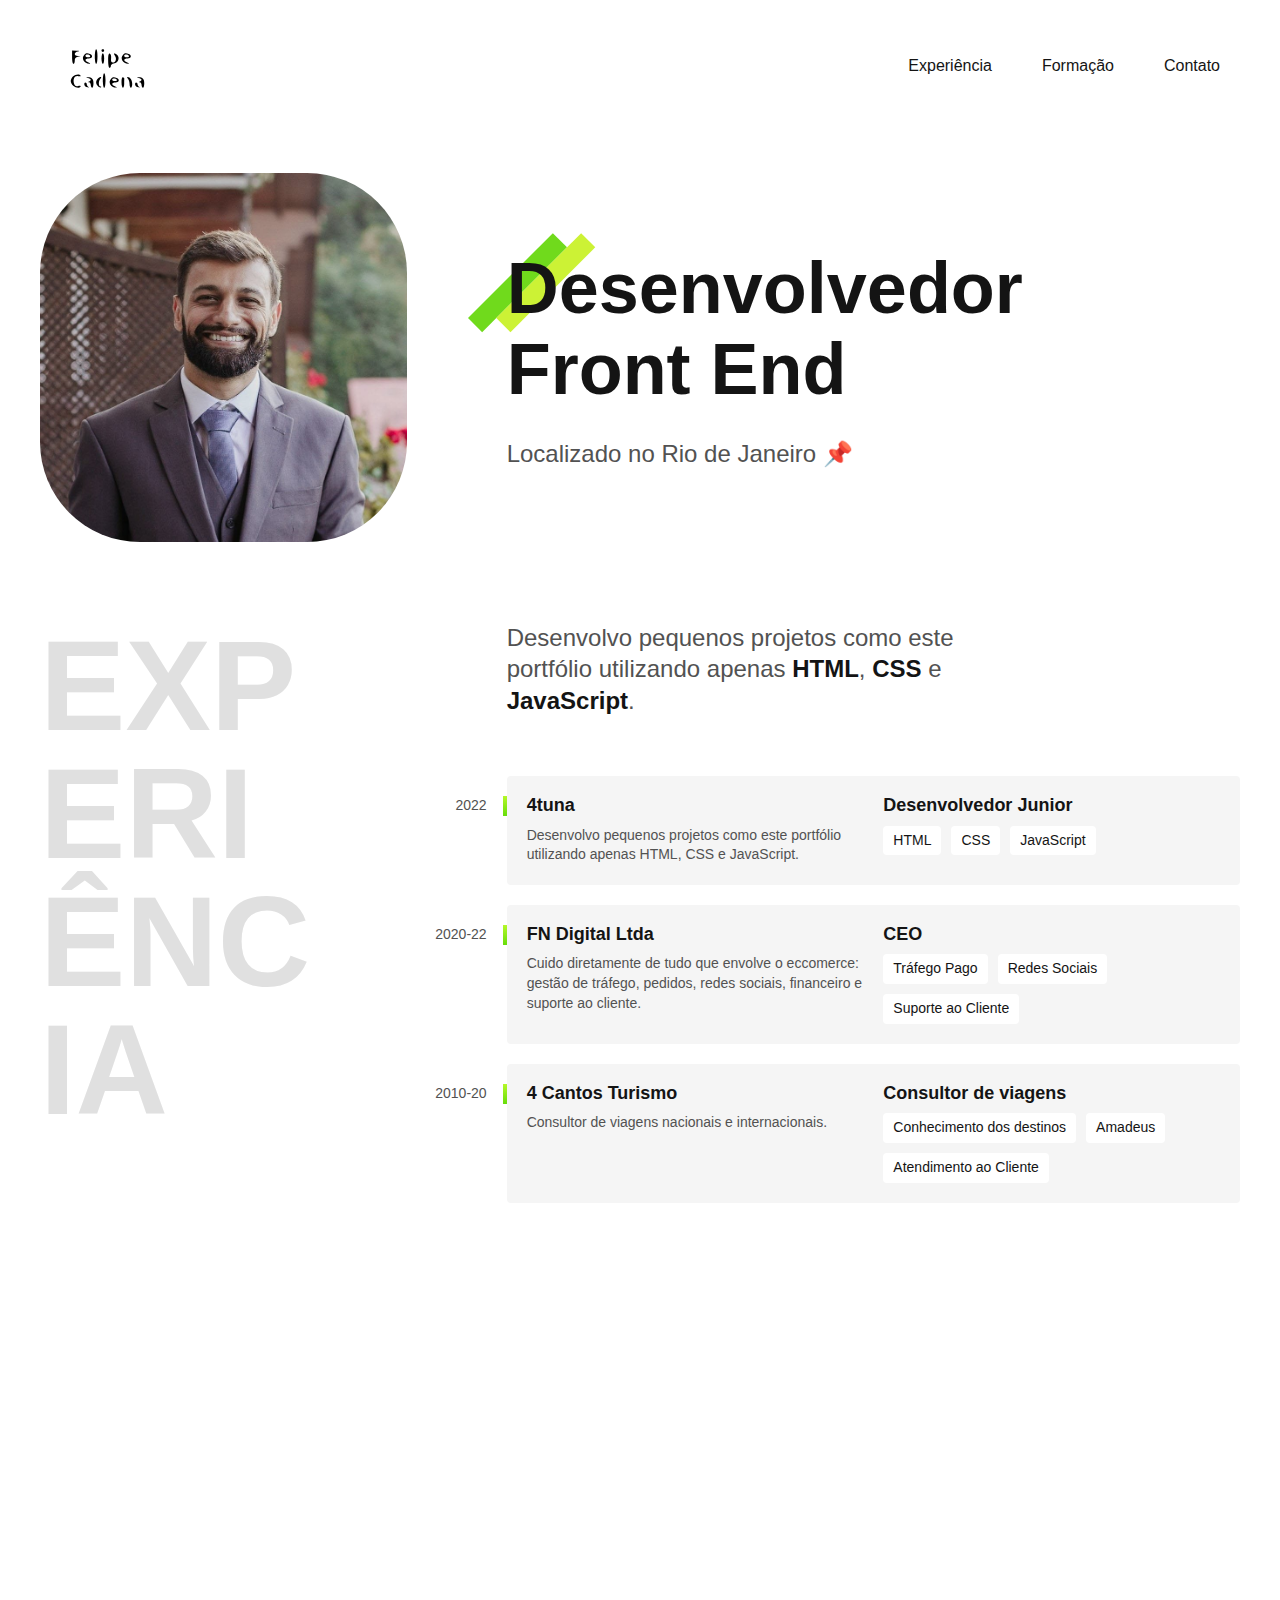
==== index.html @ 721411ed "atualizações" ====
<!DOCTYPE html>
<html lang="pt-br">

<head>
  <meta charset="UTF-8">
  <meta http-equiv="X-UA-Compatible" content="IE=edge">
  <meta name="viewport" content="width=device-width, initial-scale=1.0">
  <title>Felipe Cadena - Desenvolvedor Front End</title>
  <link rel="stylesheet" href="css/style.css">
</head>

<body>
  <header class="header">
    <img src="img/logo.svg" alt="Logo">
    <nav>
      <ul class="header-menu">
        <li><a href="#experiencia">Experiência</a></li>
        <li><a href="#formacao">Formação</a></li>
        <li><a href="#contato">Contato</a></li>
      </ul>
    </nav>
  </header>

  <main class="container introducao">
    <img src="img/perfil-0.jpg" alt="Felipe Cadena">
    <div>
      <h1>Desenvolvedor <br> Front End</h1>
      <p>Localizado no Rio de Janeiro 📌</p>
    </div>
  </main>

  <section class="container experiencia" id="experiencia" aria-label="Experiência">
    <h2 class="subtitulo">Experiência</h2>    
    <div>
      <p class="experiencia-texto">Desenvolvo pequenos projetos como este portfólio utilizando apenas <strong>HTML</strong>, <strong>CSS</strong> e <strong>JavaScript</strong>.</p>

      <div class="empresa">
        <span class="empresa-ano">2022</span>
        <h3 class="empresa-titulo"><a href="https://4tuna.com.br/" target="_blank">4tuna</a></h3>
        <span class="empresa-titulo">Desenvolvedor Junior</span>
        <p class="empresa-texto">Desenvolvo pequenos projetos como este portfólio utilizando apenas HTML, CSS e JavaScript.</p>
        <ul class="empresa-habilidades">
          <li>HTML</li>
          <li>CSS</li>
          <li>JavaScript</li>
        </ul>
      </div>

        <div class="empresa">
          <span class="empresa-ano">2020-22</span>
          <h3 class="empresa-titulo"><a href="https://www.pequenospensantes.com.br/" target="_blank">FN Digital Ltda</a></h3>
          <span class="empresa-titulo">CEO</span>
          <p class="empresa-texto">Cuido diretamente de tudo que envolve o eccomerce: gestão de tráfego, pedidos, redes sociais, financeiro e suporte ao cliente.</p>
          <ul class="empresa-habilidades">
            <li>Tráfego Pago</li>
            <li>Redes Sociais</li>
            <li>Suporte ao Cliente</li>
          </ul>
        </div>

        <div class="empresa">
          <span class="empresa-ano">2010-20</span>
          <h3 class="empresa-titulo"><a href="https://4cantosturismo.com.br/" target="_blank">4 Cantos Turismo</a></h3>
          <span class="empresa-titulo">Consultor de viagens</span>
          <p class="empresa-texto">Consultor de viagens nacionais e internacionais.</p>
          <ul class="empresa-habilidades">
            <li>Conhecimento dos destinos</li>
            <li>Amadeus</li>
            <li>Atendimento ao Cliente</li>
          </ul>
        </div>
    </div>

  </section>

</body>

</html>
---- css/style.css ----
@import "global.css";
@import "header.css";
@import "introducao.css";
@import "experiencia.css";
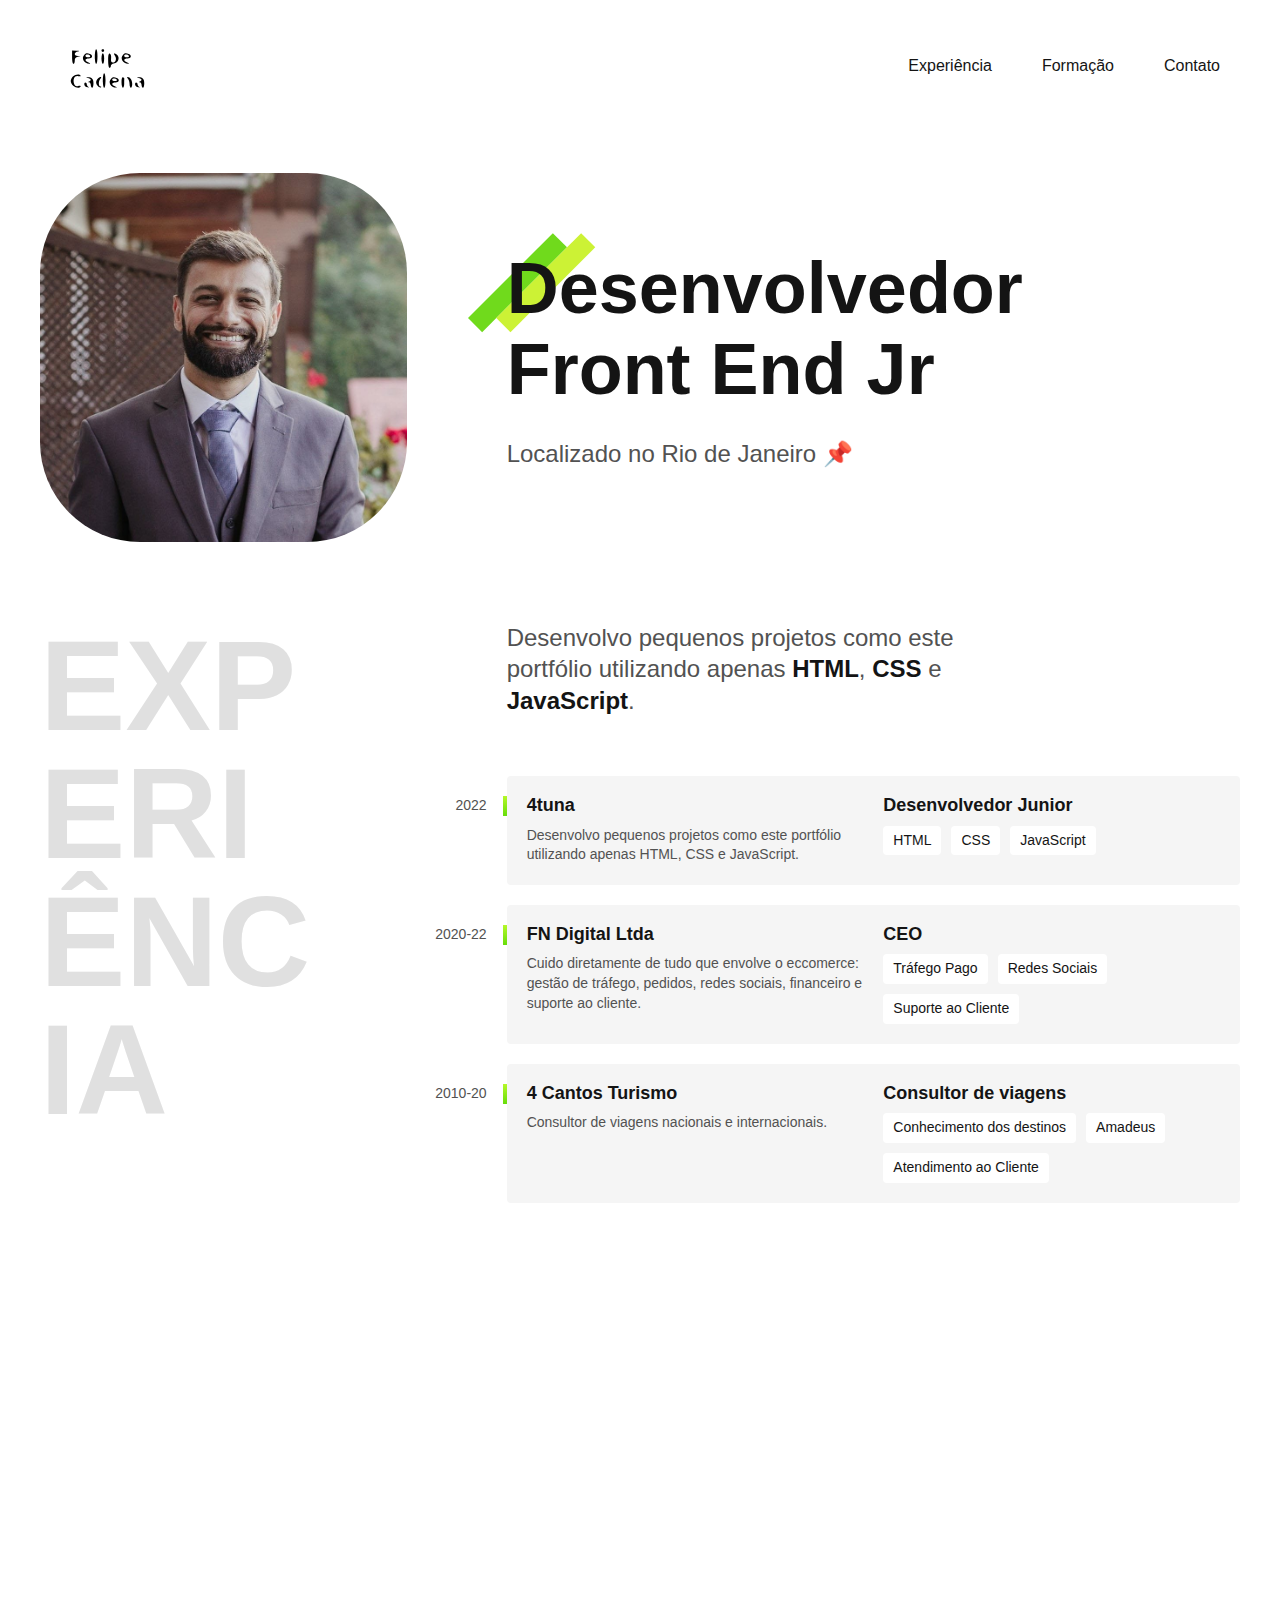
==== commit 0de4995b: "atualizações" ====
--- a/index.html
+++ b/index.html
@@ -24,7 +24,7 @@
   <main class="container introducao">
     <img src="img/perfil-0.jpg" alt="Felipe Cadena">
     <div>
-      <h1>Desenvolvedor <br> Front End</h1>
+      <h1>Desenvolvedor <br> Front End Jr</h1>
       <p>Localizado no Rio de Janeiro 📌</p>
     </div>
   </main>
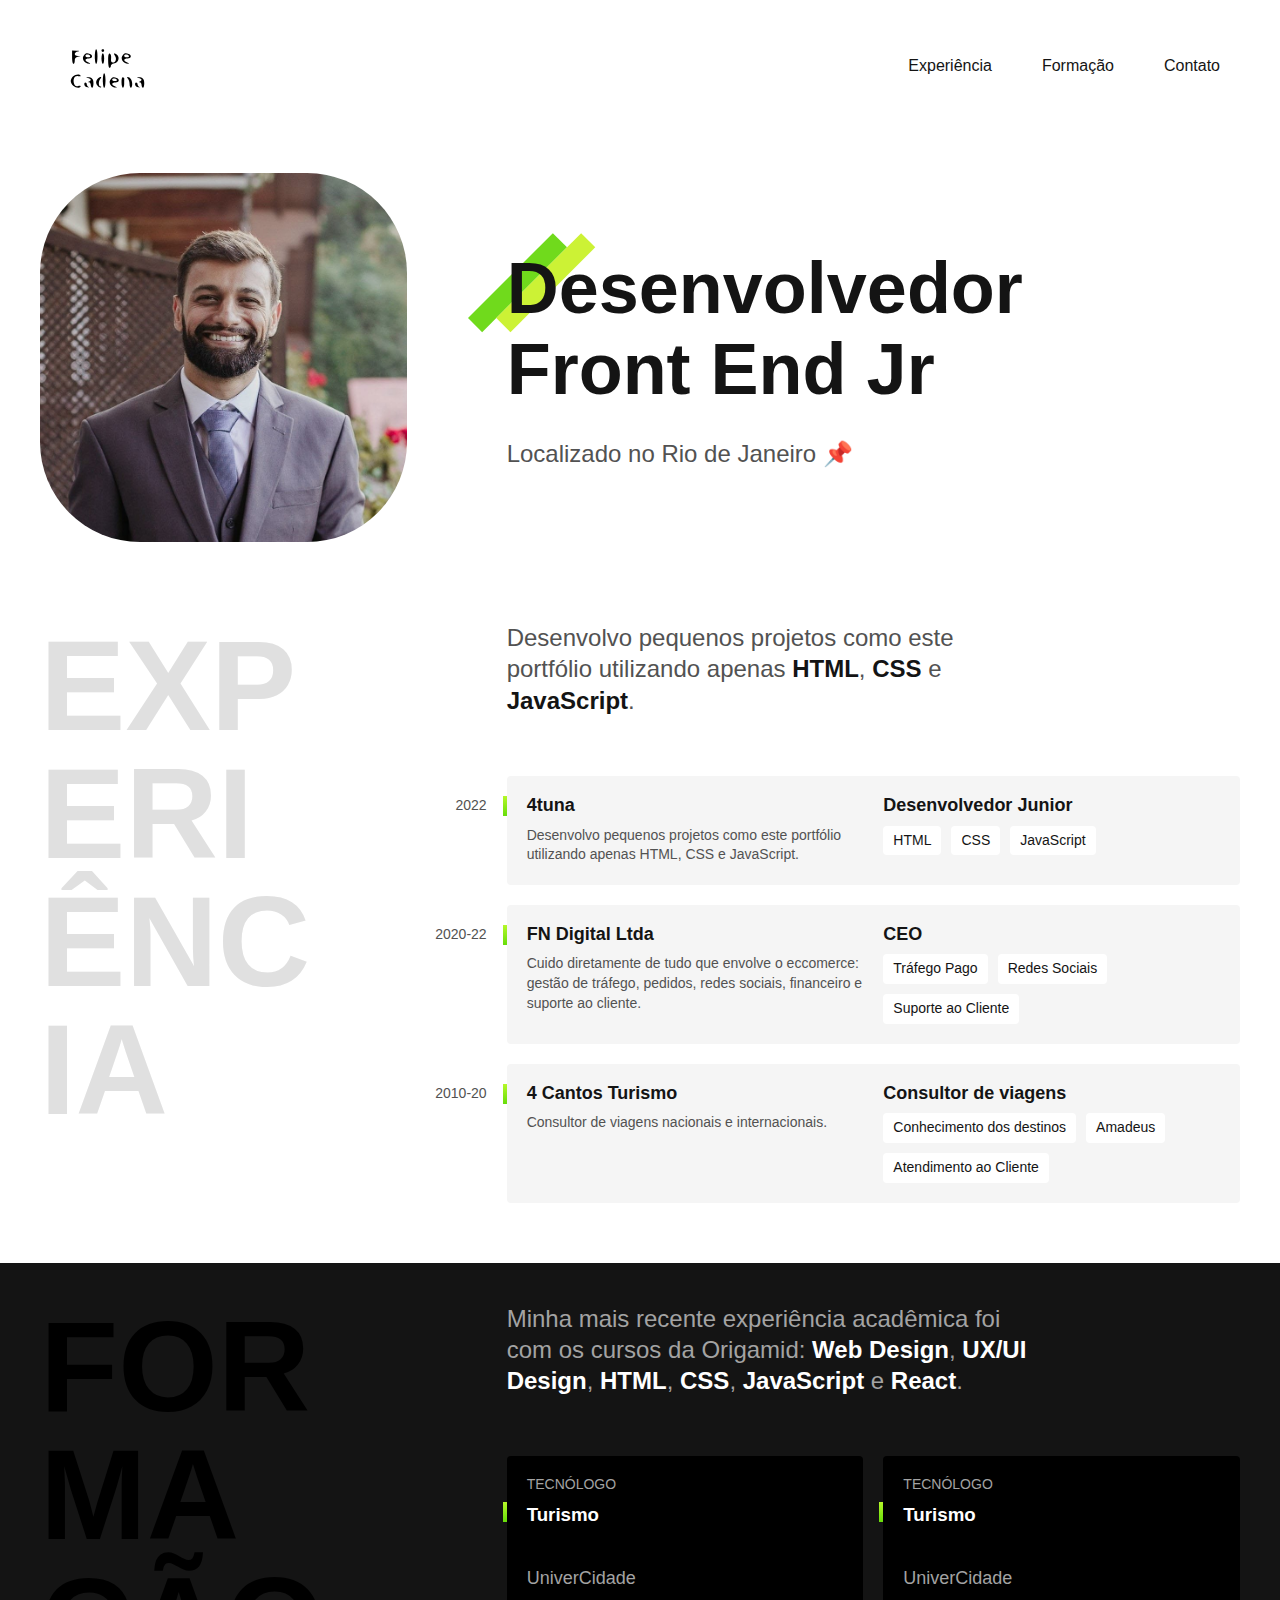
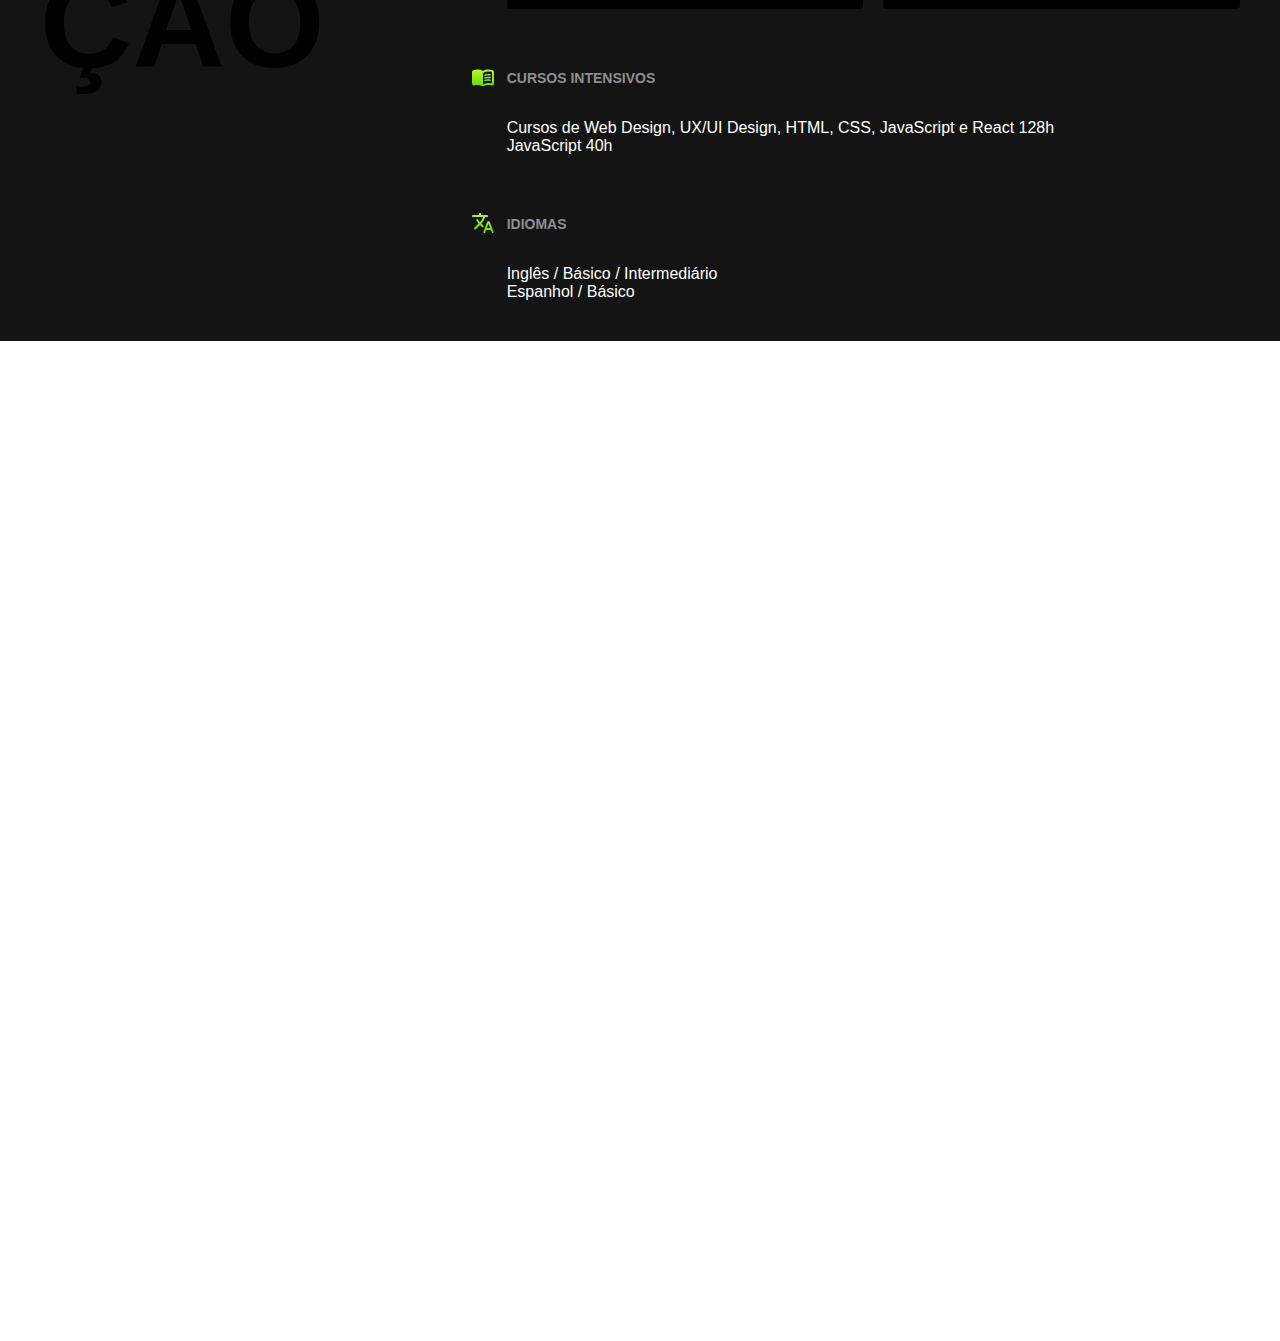
==== commit dacfa903: "atualizações" ====
--- a/index.html
+++ b/index.html
@@ -70,9 +70,46 @@
           </ul>
         </div>
     </div>
-
   </section>
 
+  <section class="formacao" id="formacao" aria-label="Formação">
+    <div class="formacao-container">
+      <h2 class="subtitulo">Formação</h2>
+      <div>
+        <p class="formacao-texto">
+          Minha mais recente experiência acadêmica foi com os cursos da Origamid: <strong>Web Design</strong>, <strong>UX/UI Design</strong>, <strong>HTML</strong>, <strong>CSS</strong>, <strong>JavaScript</strong> e <strong>React</strong>.
+        </p>
+        <ul class="faculdade-lista">
+          <li class="faculdade">
+            <span class="faculdade-tipo">Tecnólogo</span>
+            <h3 class="faculdade-curso">Turismo</h3>
+            <span class="faculdade-instituicao">UniverCidade</span>
+          </li>
+          <li class="faculdade">
+            <span class="faculdade-tipo">Tecnólogo</span>
+            <h3 class="faculdade-curso">Turismo</h3>
+            <span class="faculdade-instituicao">UniverCidade</span>
+          </li>
+        </ul>
+          <div class="formacao-extra">
+            <div class="cursos">
+              <h3>Cursos Intensivos</h3>
+              <ul>
+                <li>Cursos de Web Design, UX/UI Design, HTML, CSS, JavaScript e React <span>128h</span></li>
+                <li>JavaScript <span>40h</span></li>
+              </ul>
+            </div>
+            <div class="idiomas">
+              <h3>Idiomas</h3>
+              <ul>
+                <li>Inglês<span> / Básico / Intermediário</span></li>
+                <li>Espanhol<span> / Básico</span></li>
+              </ul>
+            </div>
+          </div>
+      </div>
+    </div>
+  </section>
 </body>
 
 </html>--- a/css/style.css
+++ b/css/style.css
@@ -1,4 +1,5 @@
 @import "global.css";
 @import "header.css";
 @import "introducao.css";
-@import "experiencia.css";+@import "experiencia.css";
+@import "formacao.css";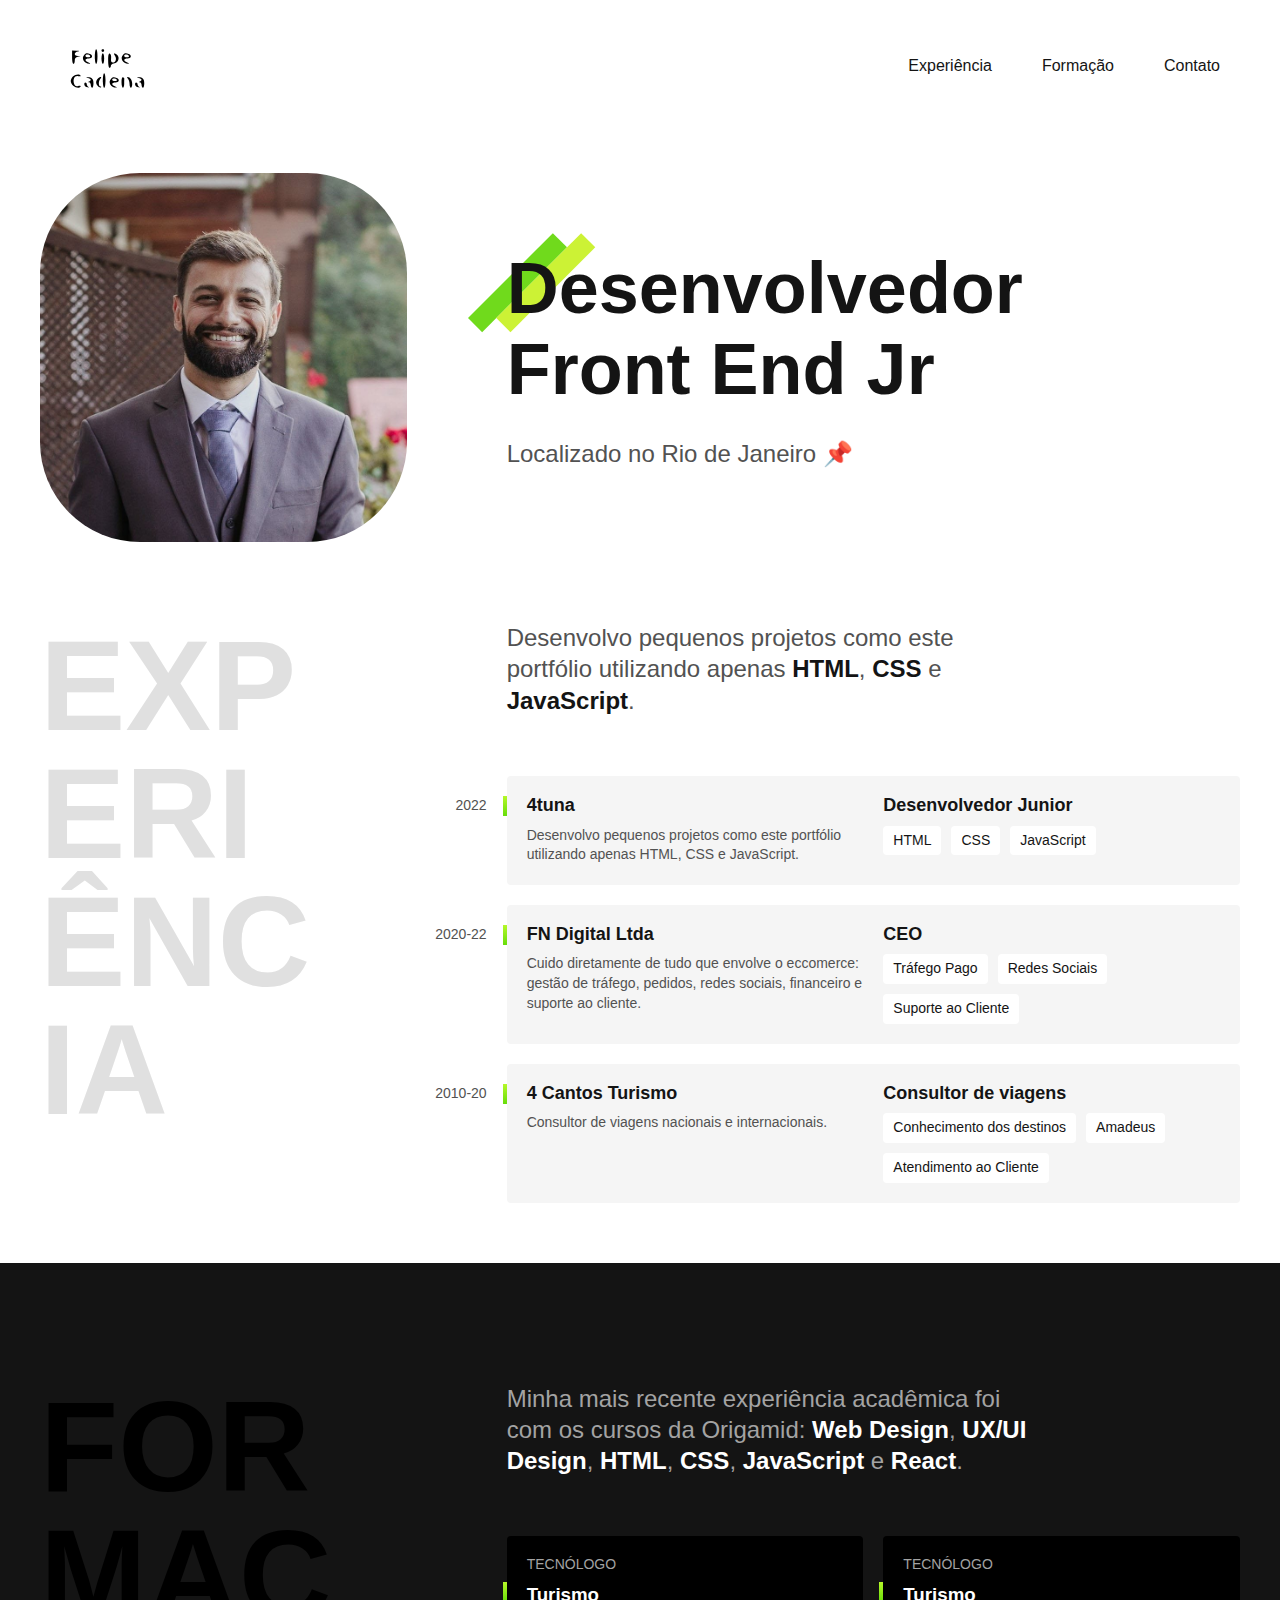
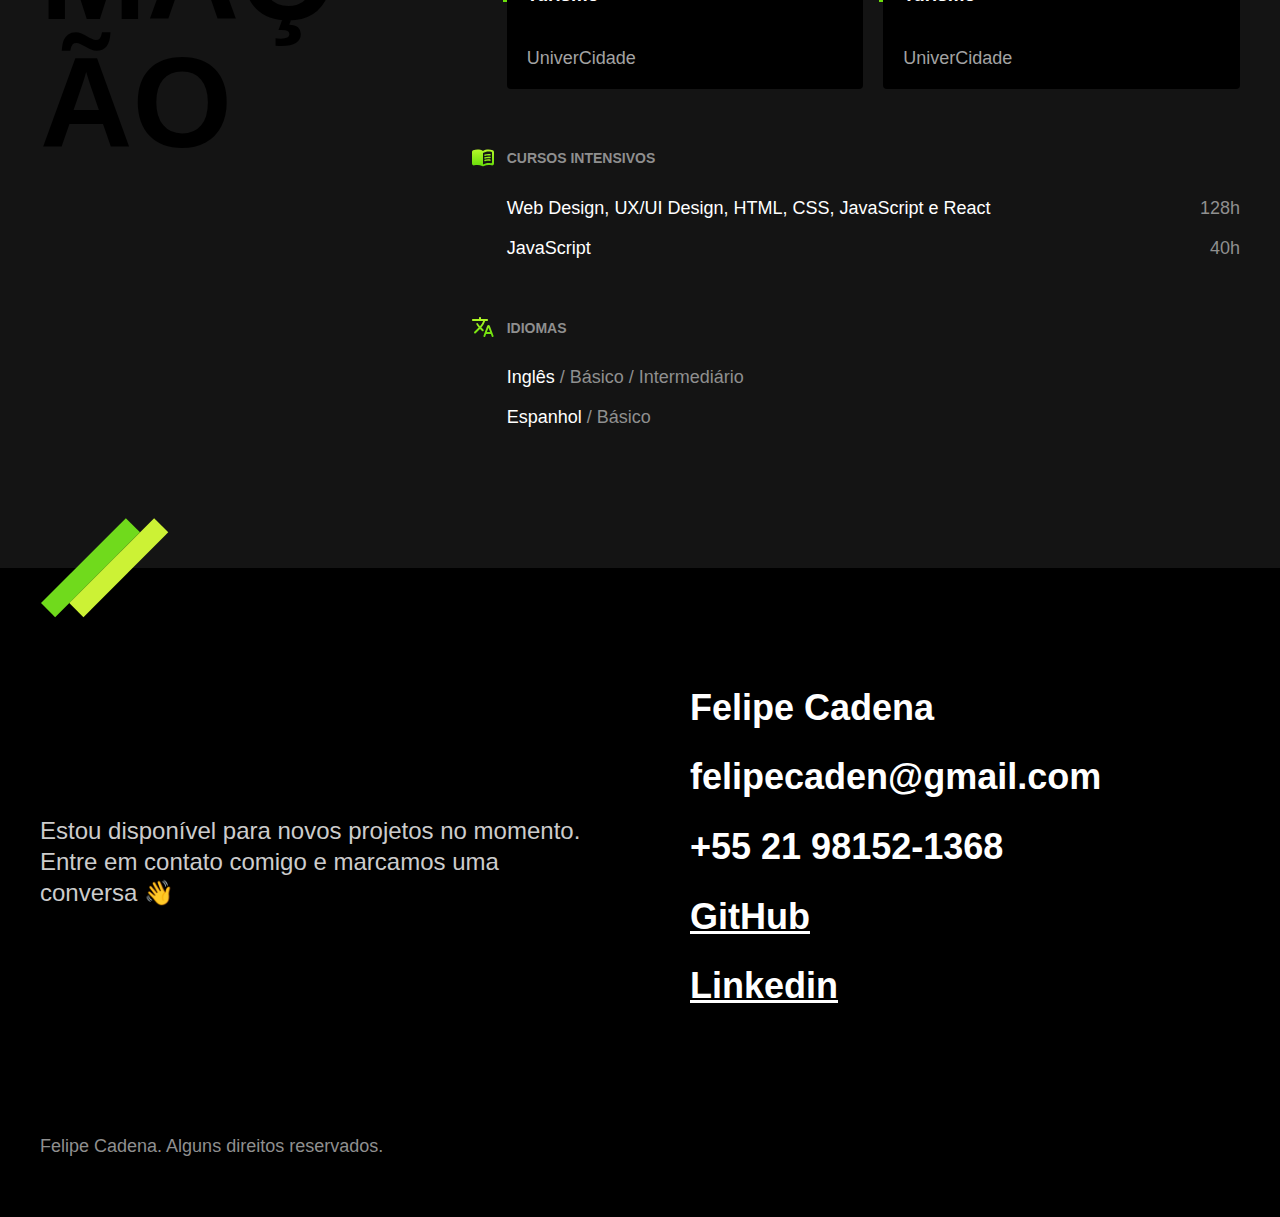
==== commit f696c6fa: "atualizações" ====
--- a/index.html
+++ b/index.html
@@ -5,6 +5,7 @@
   <meta charset="UTF-8">
   <meta http-equiv="X-UA-Compatible" content="IE=edge">
   <meta name="viewport" content="width=device-width, initial-scale=1.0">
+  <meta name="description" content="Desenvolvedor Front End Jr. Localizado no Rio de Janeiro">
   <title>Felipe Cadena - Desenvolvedor Front End</title>
   <link rel="stylesheet" href="css/style.css">
 </head>
@@ -22,7 +23,7 @@
   </header>
 
   <main class="container introducao">
-    <img src="img/perfil-0.jpg" alt="Felipe Cadena">
+    <img src="img/perfil-0.jpg" alt="Felipe Cadena" width="421px" height="424px">
     <div>
       <h1>Desenvolvedor <br> Front End Jr</h1>
       <p>Localizado no Rio de Janeiro 📌</p>
@@ -95,7 +96,7 @@
             <div class="cursos">
               <h3>Cursos Intensivos</h3>
               <ul>
-                <li>Cursos de Web Design, UX/UI Design, HTML, CSS, JavaScript e React <span>128h</span></li>
+                <li>Web Design, UX/UI Design, HTML, CSS, JavaScript e React <span>128h</span></li>
                 <li>JavaScript <span>40h</span></li>
               </ul>
             </div>
@@ -110,6 +111,19 @@
       </div>
     </div>
   </section>
+  <footer class="footer" id="contato">
+    <div class="footer-container">
+      <p class="footer-texto">Estou disponível para novos projetos no momento. Entre em contato comigo e marcamos uma conversa 👋</p>  
+      <ul class="footer-contato">
+        <li>Felipe Cadena</li>
+        <li>felipecaden@gmail.com</li>
+        <li>+55 21 98152-1368</li>
+        <li><a href="https://github.com/felipecadena" target="_blank">GitHub</li>
+        <li><a href="https://linkedin.com/in/felipe-caden" target="_blank" >Linkedin</a></li>
+      </ul>  
+      <p class="footer-copy">Felipe Cadena. Alguns direitos reservados.</p>  
+    </div>
+  </footer>
 </body>
 
 </html>--- a/css/style.css
+++ b/css/style.css
@@ -2,4 +2,5 @@
 @import "header.css";
 @import "introducao.css";
 @import "experiencia.css";
-@import "formacao.css";+@import "formacao.css";
+@import "footer.css";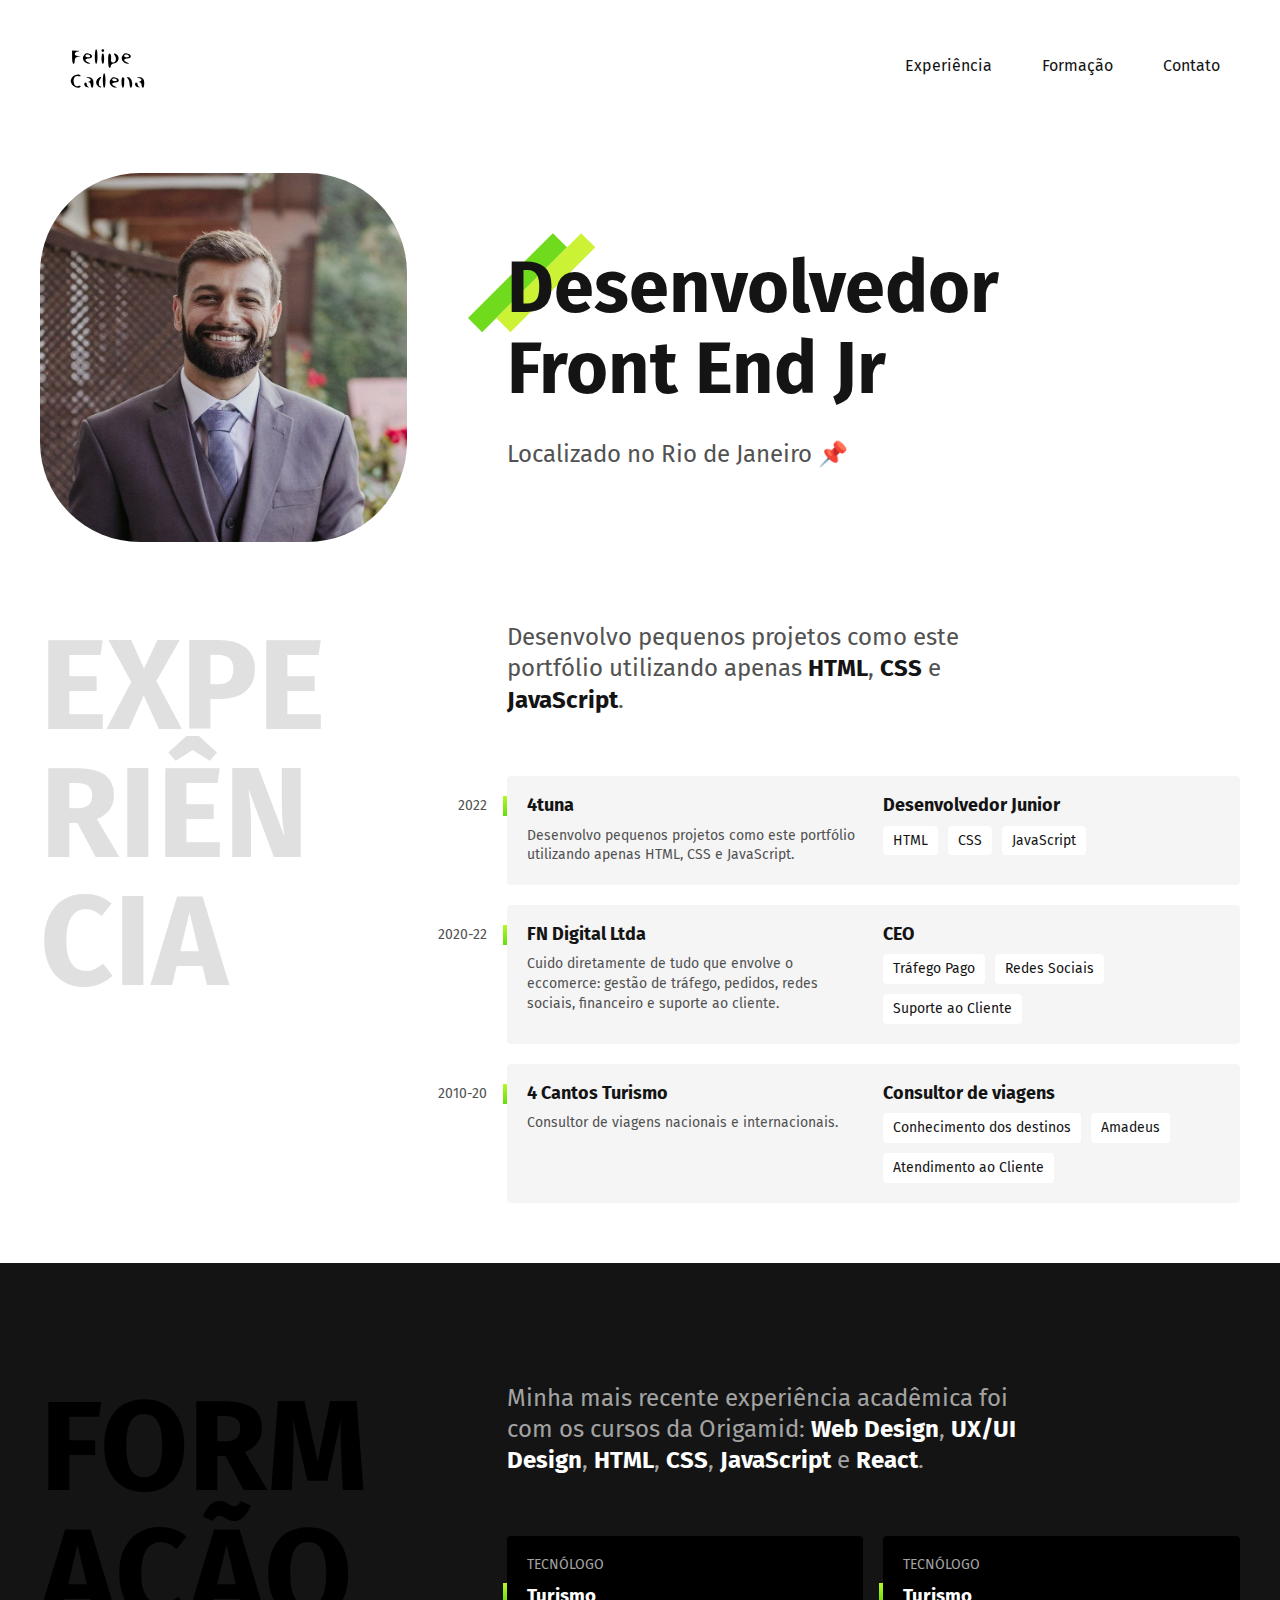
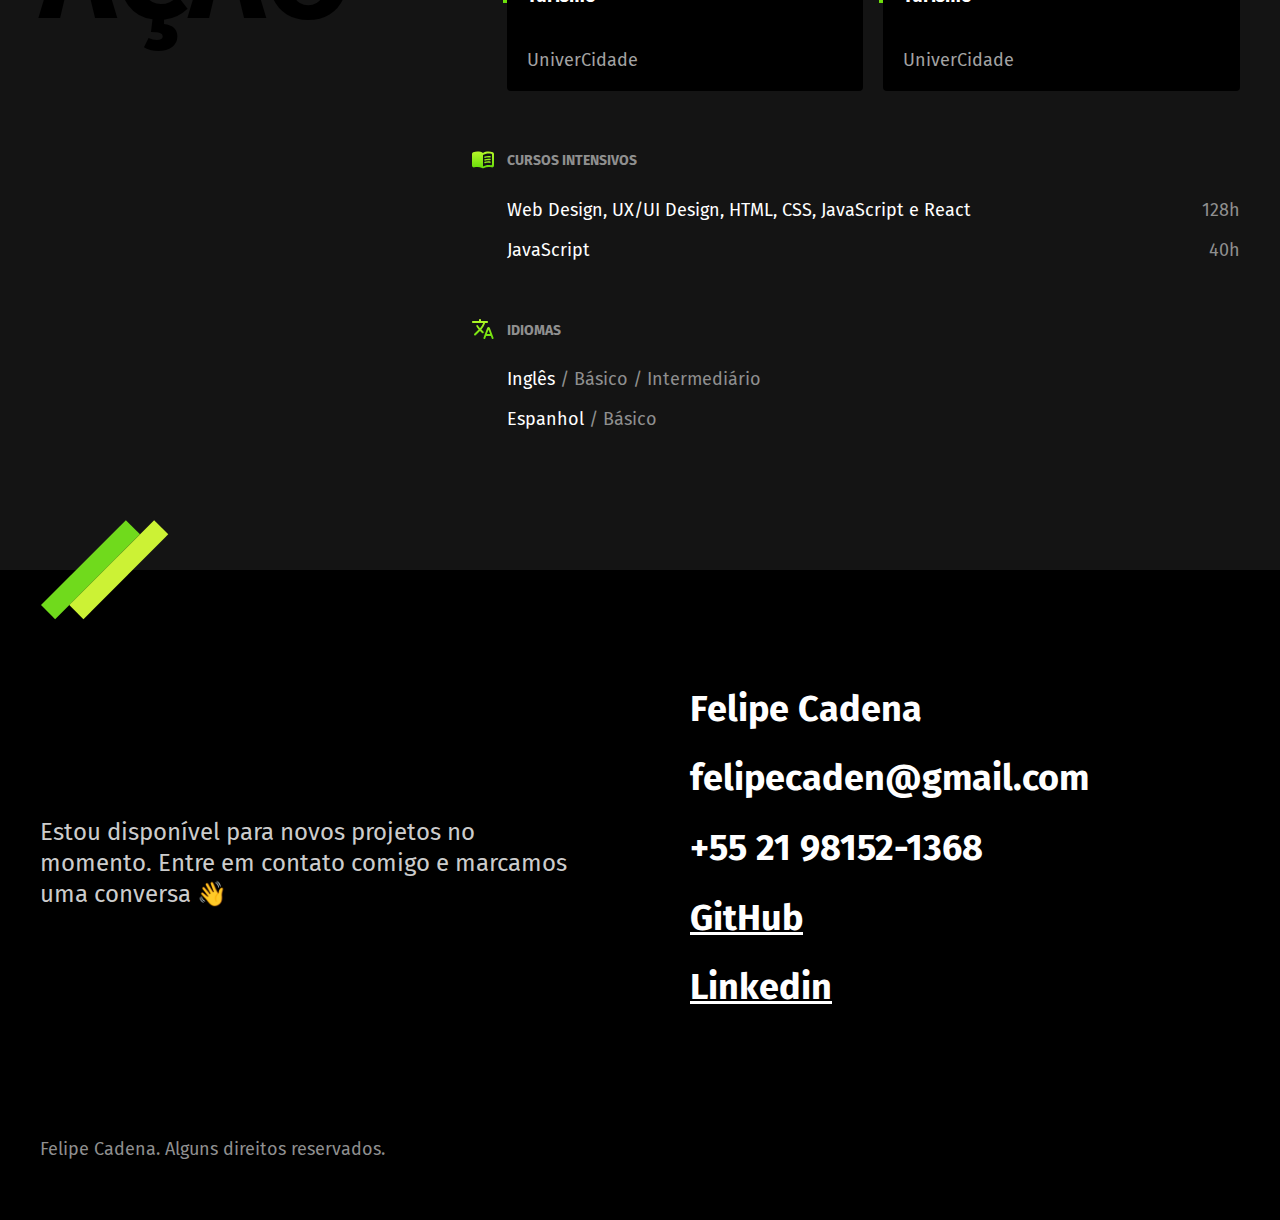
==== commit bb45811e: "add fontes" ====
--- a/index.html
+++ b/index.html
@@ -7,7 +7,13 @@
   <meta name="viewport" content="width=device-width, initial-scale=1.0">
   <meta name="description" content="Desenvolvedor Front End Jr. Localizado no Rio de Janeiro">
   <title>Felipe Cadena - Desenvolvedor Front End</title>
-  <link rel="stylesheet" href="css/style.css">
+  <link rel="stylesheet" href="css/style.min.css">
+  <link rel="icon" href="img/github.svg" type="image/svg-xml"> 
+
+  <link rel="preconnect" href="https://fonts.googleapis.com">
+<link rel="preconnect" href="https://fonts.gstatic.com" crossorigin>
+<link href="https://fonts.googleapis.com/css2?family=Fira+Sans:wght@400;700&display=swap" rel="stylesheet">
+
 </head>
 
 <body>
@@ -23,7 +29,7 @@
   </header>
 
   <main class="container introducao">
-    <img src="img/perfil-0.jpg" alt="Felipe Cadena" width="421px" height="424px">
+    <img src="img/perfil-0.jpg" alt="Felipe Cadena" width="421" height="424">
     <div>
       <h1>Desenvolvedor <br> Front End Jr</h1>
       <p>Localizado no Rio de Janeiro 📌</p>
@@ -31,7 +37,7 @@
   </main>
 
   <section class="container experiencia" id="experiencia" aria-label="Experiência">
-    <h2 class="subtitulo">Experiência</h2>    
+    <h2 class="subtitulo">Experiência</h2>
     <div>
       <p class="experiencia-texto">Desenvolvo pequenos projetos como este portfólio utilizando apenas <strong>HTML</strong>, <strong>CSS</strong> e <strong>JavaScript</strong>.</p>
 
@@ -47,29 +53,29 @@
         </ul>
       </div>
 
-        <div class="empresa">
-          <span class="empresa-ano">2020-22</span>
-          <h3 class="empresa-titulo"><a href="https://www.pequenospensantes.com.br/" target="_blank">FN Digital Ltda</a></h3>
-          <span class="empresa-titulo">CEO</span>
-          <p class="empresa-texto">Cuido diretamente de tudo que envolve o eccomerce: gestão de tráfego, pedidos, redes sociais, financeiro e suporte ao cliente.</p>
-          <ul class="empresa-habilidades">
-            <li>Tráfego Pago</li>
-            <li>Redes Sociais</li>
-            <li>Suporte ao Cliente</li>
-          </ul>
-        </div>
+      <div class="empresa">
+        <span class="empresa-ano">2020-22</span>
+        <h3 class="empresa-titulo"><a href="https://www.pequenospensantes.com.br/" target="_blank">FN Digital Ltda</a></h3>
+        <span class="empresa-titulo">CEO</span>
+        <p class="empresa-texto">Cuido diretamente de tudo que envolve o eccomerce: gestão de tráfego, pedidos, redes sociais, financeiro e suporte ao cliente.</p>
+        <ul class="empresa-habilidades">
+          <li>Tráfego Pago</li>
+          <li>Redes Sociais</li>
+          <li>Suporte ao Cliente</li>
+        </ul>
+      </div>
 
-        <div class="empresa">
-          <span class="empresa-ano">2010-20</span>
-          <h3 class="empresa-titulo"><a href="https://4cantosturismo.com.br/" target="_blank">4 Cantos Turismo</a></h3>
-          <span class="empresa-titulo">Consultor de viagens</span>
-          <p class="empresa-texto">Consultor de viagens nacionais e internacionais.</p>
-          <ul class="empresa-habilidades">
-            <li>Conhecimento dos destinos</li>
-            <li>Amadeus</li>
-            <li>Atendimento ao Cliente</li>
-          </ul>
-        </div>
+      <div class="empresa">
+        <span class="empresa-ano">2010-20</span>
+        <h3 class="empresa-titulo"><a href="https://4cantosturismo.com.br/" target="_blank">4 Cantos Turismo</a></h3>
+        <span class="empresa-titulo">Consultor de viagens</span>
+        <p class="empresa-texto">Consultor de viagens nacionais e internacionais.</p>
+        <ul class="empresa-habilidades">
+          <li>Conhecimento dos destinos</li>
+          <li>Amadeus</li>
+          <li>Atendimento ao Cliente</li>
+        </ul>
+      </div>
     </div>
   </section>
 
@@ -92,36 +98,36 @@
             <span class="faculdade-instituicao">UniverCidade</span>
           </li>
         </ul>
-          <div class="formacao-extra">
-            <div class="cursos">
-              <h3>Cursos Intensivos</h3>
-              <ul>
-                <li>Web Design, UX/UI Design, HTML, CSS, JavaScript e React <span>128h</span></li>
-                <li>JavaScript <span>40h</span></li>
-              </ul>
-            </div>
-            <div class="idiomas">
-              <h3>Idiomas</h3>
-              <ul>
-                <li>Inglês<span> / Básico / Intermediário</span></li>
-                <li>Espanhol<span> / Básico</span></li>
-              </ul>
-            </div>
+        <div class="formacao-extra">
+          <div class="cursos">
+            <h3>Cursos Intensivos</h3>
+            <ul>
+              <li>Web Design, UX/UI Design, HTML, CSS, JavaScript e React <span>128h</span></li>
+              <li>JavaScript <span>40h</span></li>
+            </ul>
           </div>
+          <div class="idiomas">
+            <h3>Idiomas</h3>
+            <ul>
+              <li>Inglês<span> / Básico / Intermediário</span></li>
+              <li>Espanhol<span> / Básico</span></li>
+            </ul>
+          </div>
+        </div>
       </div>
     </div>
   </section>
   <footer class="footer" id="contato">
     <div class="footer-container">
-      <p class="footer-texto">Estou disponível para novos projetos no momento. Entre em contato comigo e marcamos uma conversa 👋</p>  
+      <p class="footer-texto">Estou disponível para novos projetos no momento. Entre em contato comigo e marcamos uma conversa 👋</p>
       <ul class="footer-contato">
         <li>Felipe Cadena</li>
         <li>felipecaden@gmail.com</li>
         <li>+55 21 98152-1368</li>
         <li><a href="https://github.com/felipecadena" target="_blank">GitHub</li>
-        <li><a href="https://linkedin.com/in/felipe-caden" target="_blank" >Linkedin</a></li>
-      </ul>  
-      <p class="footer-copy">Felipe Cadena. Alguns direitos reservados.</p>  
+        <li><a href="https://linkedin.com/in/felipe-caden" target="_blank">Linkedin</a></li>
+      </ul>
+      <p class="footer-copy">Felipe Cadena. Alguns direitos reservados.</p>
     </div>
   </footer>
 </body>
--- a/css/style.min.css
+++ b/css/style.min.css
@@ -0,0 +1 @@
+body{font-family:'Fira Sans',Arial,sanes-serif;margin:0;color:#141414}h1,h2,h3,p{margin:0}ul{margin:0;padding:0;list-style:none}img{max-width:100%;height:auto;display:block}.subtitulo{font-size:8rem;line-height:1;text-transform:uppercase;word-break:break-all;max-width:4ch}@media (max-width:800px){.subtitulo{font-size:3rem;text-transform:capitalize;max-width:initial!important}}header{max-width:1200px;padding:40px 20px;margin:0 auto;display:flex;justify-content:space-between;align-items:center}.header-menu{display:flex;flex-wrap:wrap;gap:10px;justify-content:center}.header-menu a{font:1.125rem;text-decoration:none;line-height:1.3;padding:10px 20px;color:#141414;display:block}@media (max-width:800px){header{flex-direction:column;gap:40px;padding:20px}.header a{background-color:#f5f5f5;border-radius:4px}}.container{max-width:1200px;padding:40px 20px;margin:0 auto;display:grid;grid-template-columns:1fr 2fr;gap:100px}.introducao{align-items:center}.introducao h1{font-size:4.5rem;line-height:1.125;margin-bottom:30px;position:relative}.introducao h1::before{content:"";display:block;width:130px;height:100px;background:url(../img/detalhe.svg) no-repeat center;position:absolute;top:-15px;left:-40px;z-index:-1}.introducao p{font-size:1.5rem;color:#525252}.introducao img{border-radius:100px}@media (max-width:1000px){.introducao h1{font-size:3rem}}@media (max-width:900px){.introducao{grid-template-columns:1fr 1fr;gap:50px}.introducao h1{font-size:2rem}.introducao h1::before{width:30px;height:10px;left:0}}@media (max-width:500px){introducao img{grid-template-columns:1fr}.introducao img{display:none}}.experiencia .subtitulo{color:#e0e0e0}.experiencia-texto{font-size:1.5rem;line-height:1.3;max-width:40ch;margin-bottom:60px;color:#525252}.experiencia-texto strong{color:#141414}.empresa{display:grid;grid-template-columns:1fr 1fr;gap:10px 20px;padding:20px;background-color:#f5f5f5;margin-bottom:20px;border-radius:4px;position:relative}.empresa::before{content:"";display:block;width:4px;height:20px;background:linear-gradient(#b6f829,#67dd0a);position:absolute;top:20px;left:-4px}.empresa-ano{position:absolute;top:21px;left:-100px;width:80px;text-align:right;color:#525252;font-size:.875rem}.empresa-titulo{font-size:1.125rem;line-height:1.1;font-weight:700}.empresa-titulo a{text-decoration:none;color:#141414}.empresa-titulo a:hover{text-decoration:none;color:#67dd0a}.empresa-texto{font-size:.875rem;line-height:1.4;color:#525252}.empresa-habilidades{display:flex;flex-wrap:wrap;gap:10px;align-content:start}.empresa-habilidades li{font-size:.875rem;line-height:1.4;border-radius:4px;background-color:#fff;padding:5px 10px}@media (max-width:800px){.experiencia{grid-template-columns:1fr;gap:40px}.experiencia .subtitulo{color:#141414}.experiencia-texto{font-size:1.25rem}.empresa-ano{position:initial;order:1;width:initial;text-align:left}.empresa-ano::before{content:"Ano: "}}@media (max-width:400px){.empresa{grid-template-columns:1fr}}.formacao{background-color:#141414;color:#fff}.formacao-container{max-width:1200px;padding:120px 20px;margin:0 auto;display:grid;grid-template-columns:1fr 2fr;gap:100px;position:relative}.formacao-container::after{content:"";display:block;width:130px;height:100px;background:url(../img/detalhe.svg) no-repeat center;position:absolute;bottom:-50px;left:20px}.formacao .subtitulo{color:#000;max-width:5ch}.formacao-texto{font-size:1.5rem;line-height:1.3;max-width:40ch;margin-bottom:60px;color:#a3a3a3}.formacao-texto strong{color:#fff}.faculdade-lista{display:flex;justify-content:center;flex-wrap:wrap;gap:20px;margin-bottom:60px}.faculdade{flex:1;background-color:#000;padding:20px;border-radius:4px;display:flex;flex-direction:column}.faculdade-tipo{font-size:.875rem;text-transform:uppercase;color:#a3a3a3;margin-bottom:10px}.faculdade-curso{flex:1;line-height:1.4;margin-bottom:40px;position:relative}.faculdade-curso::before{content:"";display:block;width:4px;height:20px;background:linear-gradient(#b6f829,#67dd0a);position:absolute;left:-24px}.faculdade-instituicao{font-size:1.125rem;color:#a3a3a3}.cursos{margin-bottom:60px}.formacao-extra h3{font-size:.875rem;line-height:1.4;color:#8f8f8f;text-transform:uppercase;margin-bottom:30px;position:relative}.formacao-extra h3::before{display:block;content:"";width:24px;height:24px;position:absolute;left:-36px;top:-4px}.cursos h3::before{background:url(../img/cursos.svg) no-repeat center center}.idiomas h3::before{background:url(../img/idiomas.svg) no-repeat center center}.formacao-extra li{font-size:1.125rem;line-height:1.1;margin-bottom:20px}.formacao-extra span{color:#8f8f8f}.cursos li{display:flex;justify-content:space-between}@media (max-width:800px){.formacao-container{grid-template-columns:1fr;padding:60px 20px;gap:40px}.formacao .subtitulo{color:#fff}.formacao-texto{font-size:1.25rem}.formacao-extra h3::before{position:initial;margin-bottom:20px}}.footer{background-color:#000}.footer-container{max-width:1200px;padding:120px 20px 60px 20px;margin:0 auto;display:grid;grid-template-columns:1fr 1fr;gap:100px;align-items:center}.footer-texto{font-size:1.5rem;line-height:1.3;color:#ccc}.footer-contato li{font-weight:700;font-size:2.25rem;line-height:1.1;color:#fff;margin-bottom:30px}.footer-contato a{color:#fff}.footer-copy{grid-column:1/-1;font-size:1.125rem;color:#8f8f8f}@media (max-width:800px){.footer-container{grid-template-columns:1fr;gap:40px}.footer-contato li{font-size:1.5rem}}